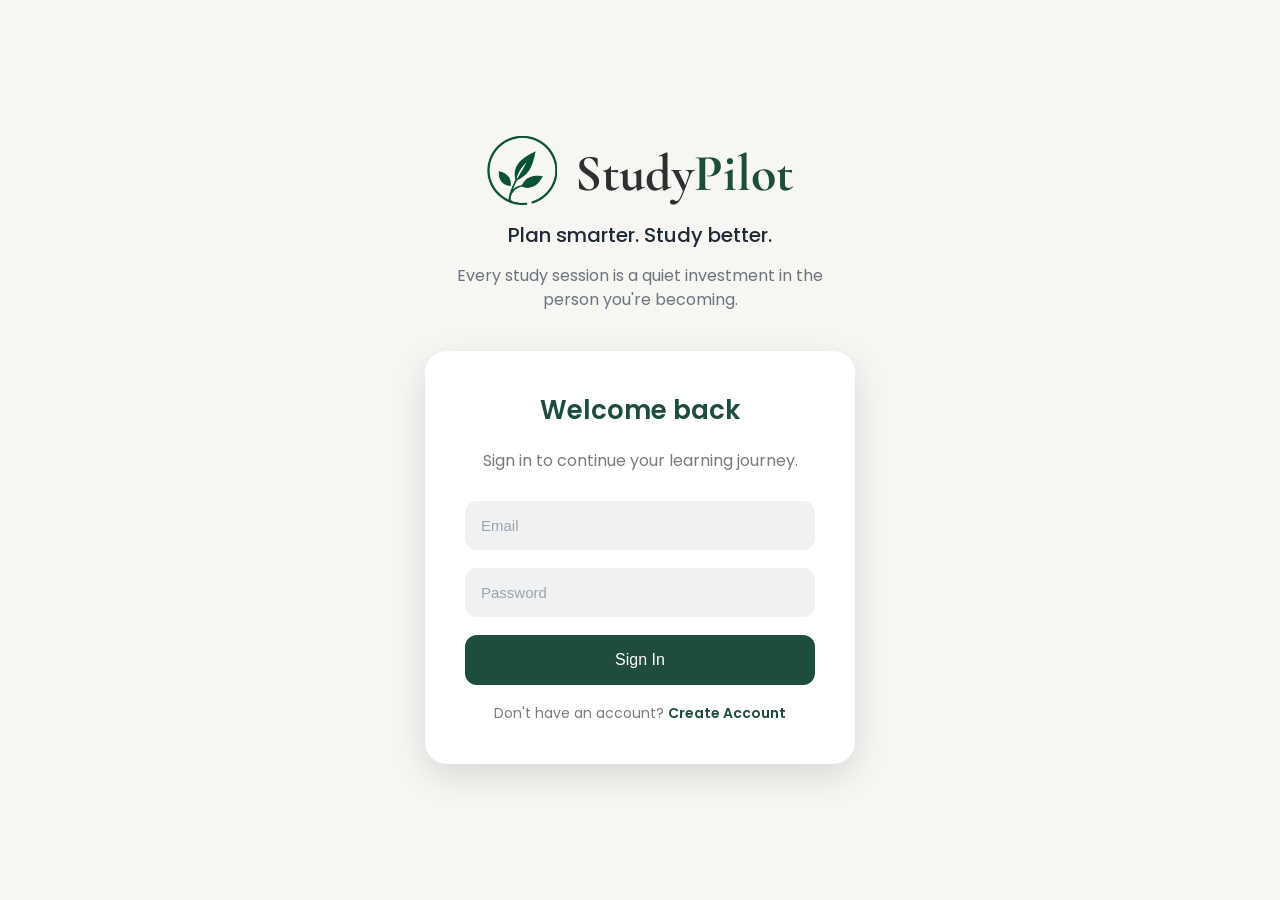
==== index.html @ a57c76f3 "Create responsive login page UI" ====
<!DOCTYPE html>
<html lang="en">

<head>
    <meta charset="UTF-8">
    <meta name="viewport" content="width=device-width, initial-scale=1.0">

    <title>StudyPilot</title>

    <link rel="preconnect" href="https://fonts.googleapis.com">
    <link rel="preconnect" href="https://fonts.gstatic.com" crossorigin>
    <link href="https://fonts.googleapis.com/css2?family=Cormorant+Garamond:wght@600;700&family=Poppins:wght@300;400;500;600&display=swap" rel="stylesheet">
    <link rel="stylesheet" href="assets/css/style.css">

</head>

<body>
    <div class="container">

    <div class="hero">

        <div class="brand">

    <img src="assets/logo/logo.png"
         alt="StudyPilot Logo"
         class="logo">

    <h1>
        <span class="study">Study</span><span class="pilot">Pilot</span>
    </h1>

</div>

        <p class="tagline">
            Plan smarter. Study better.
        </p>

        <p class="description">
            Every study session is a quiet investment in the person you're becoming.
        </p>

    </div>

    <div class="login-card">

    <h3>Welcome back</h3>

    <p class="login-text">
        Sign in to continue your learning journey.
    </p>

    <input
        type="email"
        placeholder="Email">

    <input
        type="password"
        placeholder="Password">

    <button>
        Sign In
    </button>

    <p class="create-account">
        Don't have an account?

        <a href="#">
            Create Account
        </a>
    </p>

</div>

</div>

</body>

</html>
---- assets/css/style.css ----
*{
    margin:0;
    padding:0;
    box-sizing:border-box;
}

body{
    background:#F6F7F3;
    font-family:'Poppins',sans-serif;
    color:#1F2937;

    display:flex;
    justify-content:center;
    align-items:center;

    min-height:100vh;

}

.container{
    width:100%;
    max-width:1200px;

    display:flex;
    flex-direction:column;
    align-items:center;
    padding:20px

    animation:fadeIn 1s ease;
}

.logo{
    width:70px;
    height:auto;
    margin-bottom:5px;
}

.hero{
    text-align:center;
    margin-bottom:25px;
}

.hero h1{

    font-family:'Cormorant Garamond',serif;

    font-size:52px;

    font-weight:700;

}

.tagline{

    margin-top:0;

    font-size:20px;

    font-weight:500;

}

.description{
    width:420px;
    margin:14px auto;
    color:#6B7280;
    line-height:1.5;
}
.login-card{

    width:430px;

    background:white;

    padding:40px;

    border-radius:22px;

    box-shadow:0 12px 35px rgba(0,0,0,.12);

    display:flex;

    flex-direction:column;

    gap:18px;

    transition:0.3s ease;
}
.login-card h3{

    text-align:center;

    color:#1E4D3B;

    font-size:26px;

    font-weight:600;
}

.login-text{

    text-align:center;

    color:#7B7B7B;

    margin-bottom:10px;
}
.login-card input{

    padding:16px;

    border:none;

    border-radius:12px;

    background:#F0F1F2;

    font-size:15px;

    outline:none;

    transition:.3s;
}

.login-card input:focus{

    background:white;

    border:2px solid #1E4D3B;
}
.login-card button{

    background:#1E4D3B;

    color:white;

    border:none;

    padding:16px;

    border-radius:12px;

    font-size:16px;

    cursor:pointer;

    transition:.3s;
}
.login-card button:hover{

    background:#16392C;

    transform:translateY(-2px);
}
.create-account{

    text-align:center;

    font-size:14px;

    color:#7B7B7B;
}

.create-account a{

    color:#1E4D3B;

    font-weight:600;

    text-decoration:none;
}

.login-card:hover{
    transform:translateY(-4px);
    box-shadow:0 18px 40px rgba(0,0,0,.15);
}
.login-card button:active{

    transform:scale(.98);

}
::placeholder{

    color:#9CA3AF;

}
.brand{

    display:flex;

    align-items:center;

    justify-content:center;

    gap:18px;

    margin-bottom:10px;

}
.study{

    color: #2f2f2f;

}

.pilot{

    color:#1E4D3B;

}

@keyframes fadeIn{

    from{

        opacity:0;
        transform:translateY(25px);

    }

    to{

        opacity:1;
        transform:translateY(0);

    }

}
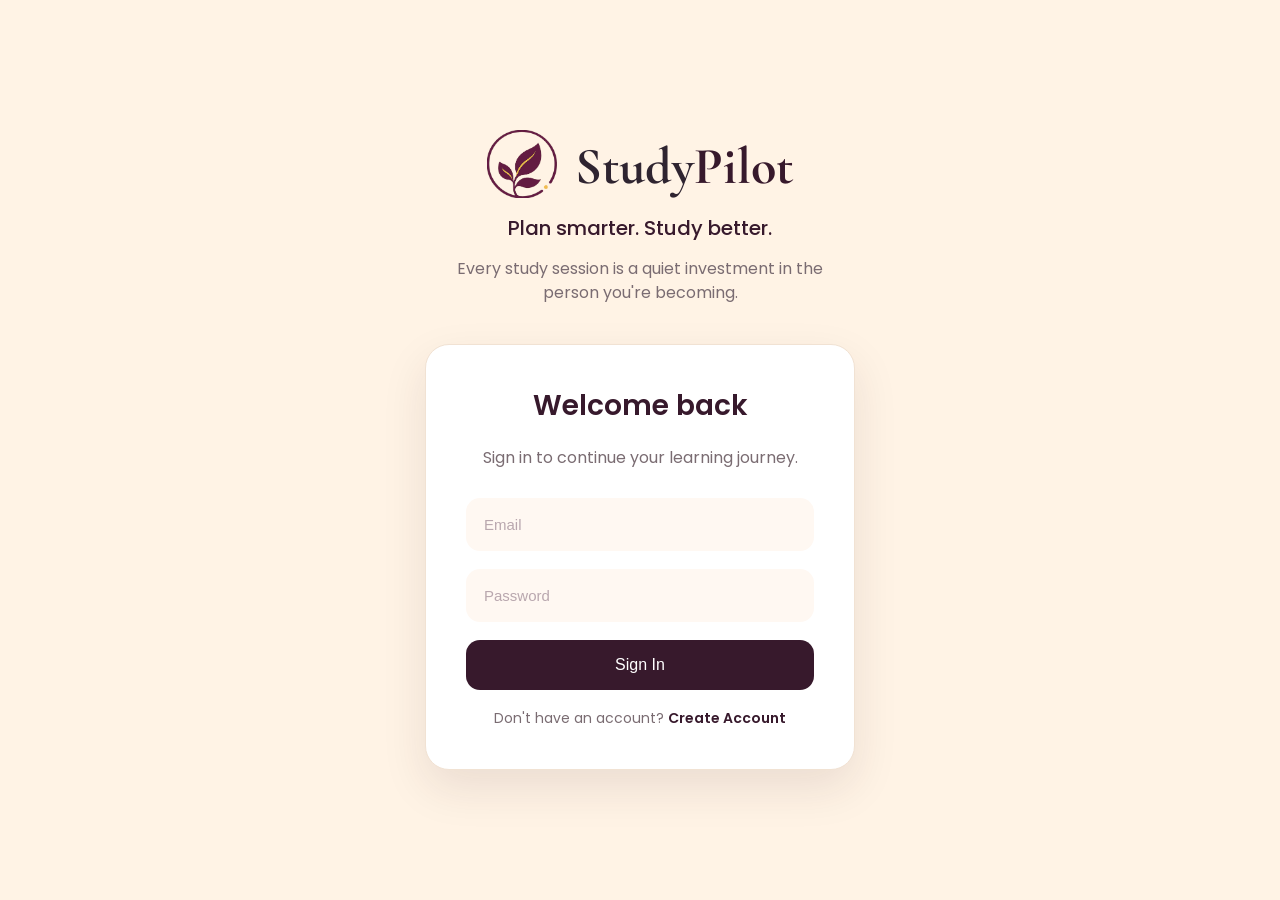
==== commit 3f166522: "Complete StudyPilot core functionality and local authentication" ====
--- a/index.html
+++ b/index.html
@@ -49,30 +49,31 @@
         Sign in to continue your learning journey.
     </p>
 
-    <input
-        type="email"
-        placeholder="Email">
+    <input type="email" id="email" placeholder="Email">
+    <input type="password" id="password" placeholder="Password">
+    <p id="error-message" class="error-message"></p>
+    <button id="loginBtn">
 
-    <input
-        type="password"
-        placeholder="Password">
+        Sign In
 
-    <button>
-        Sign In
     </button>
 
     <p class="create-account">
         Don't have an account?
 
-        <a href="#">
-            Create Account
+        <a href="signup.html">
+        Create Account
         </a>
+            
     </p>
 
 </div>
 
 </div>
 
+
+<script src="assets/js/authentication.js"></script>
+
 </body>
 
 </html>
--- a/assets/css/style.css
+++ b/assets/css/style.css
@@ -5,9 +5,10 @@
 }
 
 body{
-    background:#F6F7F3;
+
+    background:#FFF3E5;
     font-family:'Poppins',sans-serif;
-    color:#1F2937;
+    color:#2F2430;
 
     display:flex;
     justify-content:center;
@@ -18,54 +19,88 @@
 }
 
 .container{
+
     width:100%;
     max-width:1200px;
 
     display:flex;
     flex-direction:column;
     align-items:center;
-    padding:20px
+
+    padding:20px;
 
     animation:fadeIn 1s ease;
-}
+
+}
+
+/* ---------------- LOGO ---------------- */
 
 .logo{
+
     width:70px;
     height:auto;
     margin-bottom:5px;
+
+}
+
+.brand{
+
+    display:flex;
+    align-items:center;
+    justify-content:center;
+    gap:18px;
+    margin-bottom:10px;
+
 }
 
 .hero{
+
     text-align:center;
     margin-bottom:25px;
+
 }
 
 .hero h1{
 
     font-family:'Cormorant Garamond',serif;
-
     font-size:52px;
-
     font-weight:700;
 
 }
 
+.study{
+
+    color:#2F2430;
+
+}
+
+.pilot{
+
+    color:#37192C;
+
+}
+
 .tagline{
 
     margin-top:0;
-
     font-size:20px;
-
     font-weight:500;
+    color:#37192C;
 
 }
 
 .description{
+
     width:420px;
     margin:14px auto;
-    color:#6B7280;
+
+    color:#7A6C72;
     line-height:1.5;
-}
+
+}
+
+/* ---------------- LOGIN CARD ---------------- */
+
 .login-card{
 
     width:430px;
@@ -74,63 +109,85 @@
 
     padding:40px;
 
-    border-radius:22px;
-
-    box-shadow:0 12px 35px rgba(0,0,0,.12);
+    border-radius:24px;
+
+    border:1px solid #F1E2D3;
+
+    box-shadow:0 18px 45px rgba(55,25,44,.10);
 
     display:flex;
-
     flex-direction:column;
-
     gap:18px;
 
-    transition:0.3s ease;
-}
+    transition:.3s ease;
+
+}
+
+.login-card:hover{
+
+    transform:translateY(-5px);
+
+    box-shadow:0 24px 50px rgba(55,25,44,.16);
+
+}
+
 .login-card h3{
 
     text-align:center;
 
-    color:#1E4D3B;
-
-    font-size:26px;
+    color:#37192C;
+
+    font-size:28px;
 
     font-weight:600;
+
 }
 
 .login-text{
 
     text-align:center;
 
-    color:#7B7B7B;
+    color:#7A6C72;
 
     margin-bottom:10px;
-}
+
+}
+
+/* ---------------- INPUTS ---------------- */
+
 .login-card input{
 
     padding:16px;
 
     border:none;
 
-    border-radius:12px;
-
-    background:#F0F1F2;
+    border-radius:14px;
+
+    background:#FFF8F2;
+
+    border:2px solid transparent;
 
     font-size:15px;
 
     outline:none;
 
     transition:.3s;
+
 }
 
 .login-card input:focus{
 
     background:white;
 
-    border:2px solid #1E4D3B;
-}
+    border:2px solid #37192C;
+
+}
+
+/* ---------------- BUTTON ---------------- */
+
 .login-card button{
 
-    background:#1E4D3B;
+    background:#37192C;
 
     color:white;
 
@@ -138,76 +195,92 @@
 
     padding:16px;
 
-    border-radius:12px;
+    border-radius:14px;
 
     font-size:16px;
 
+    font-weight:500;
+
     cursor:pointer;
 
     transition:.3s;
-}
+
+}
+
 .login-card button:hover{
 
-    background:#16392C;
+    background:#2A1121;
 
     transform:translateY(-2px);
-}
+
+}
+
+.login-card button:active{
+
+    transform:scale(.98);
+
+}
+
+/* ---------------- CREATE ACCOUNT ---------------- */
+
 .create-account{
 
     text-align:center;
 
     font-size:14px;
 
-    color:#7B7B7B;
+    color:#7A6C72;
+
 }
 
 .create-account a{
 
-    color:#1E4D3B;
+    color:#37192C;
 
     font-weight:600;
 
     text-decoration:none;
-}
-
-.login-card:hover{
-    transform:translateY(-4px);
-    box-shadow:0 18px 40px rgba(0,0,0,.15);
-}
-.login-card button:active{
-
-    transform:scale(.98);
-
-}
+
+}
+
+.create-account a:hover{
+
+    color:#D4AF37;
+
+}
+
+/* ---------------- ERROR ---------------- */
+
+.error-message{
+
+    color:#B3365A;
+
+    font-size:14px;
+
+    text-align:center;
+
+    display:none;
+
+    margin-top:-6px;
+    margin-bottom:-6px;
+
+}
+
+.input-error{
+
+    border:2px solid #B3365A !important;
+
+}
+
+/* ---------------- PLACEHOLDER ---------------- */
+
 ::placeholder{
 
-    color:#9CA3AF;
-
-}
-.brand{
-
-    display:flex;
-
-    align-items:center;
-
-    justify-content:center;
-
-    gap:18px;
-
-    margin-bottom:10px;
-
-}
-.study{
-
-    color: #2f2f2f;
-
-}
-
-.pilot{
-
-    color:#1E4D3B;
-
-}
+    color:#B9A7AE;
+
+}
+
+/* ---------------- ANIMATION ---------------- */
 
 @keyframes fadeIn{
 
@@ -225,4 +298,4 @@
 
     }
 
-}
+}
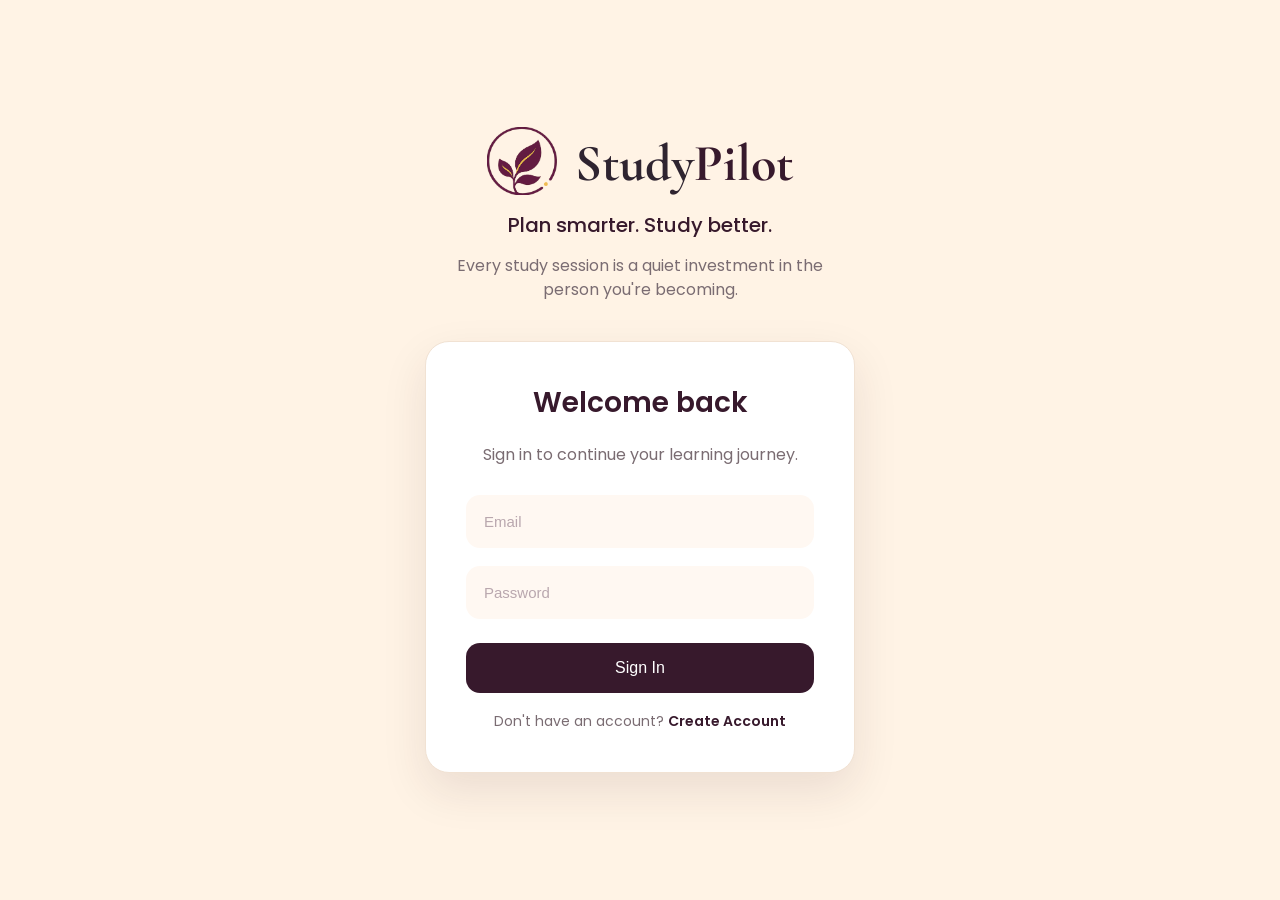
==== commit 02bc52fb: "Working stable version before further changes" ====
--- a/index.html
+++ b/index.html
@@ -1,79 +1,32 @@
 <!DOCTYPE html>
-<html lang="en">
-
-<head>
-    <meta charset="UTF-8">
-    <meta name="viewport" content="width=device-width, initial-scale=1.0">
-
-    <title>StudyPilot</title>
-
-    <link rel="preconnect" href="https://fonts.googleapis.com">
-    <link rel="preconnect" href="https://fonts.gstatic.com" crossorigin>
-    <link href="https://fonts.googleapis.com/css2?family=Cormorant+Garamond:wght@600;700&family=Poppins:wght@300;400;500;600&display=swap" rel="stylesheet">
-    <link rel="stylesheet" href="assets/css/style.css">
-
-</head>
-
-<body>
-    <div class="container">
-
-    <div class="hero">
-
-        <div class="brand">
-
-    <img src="assets/logo/logo.png"
-         alt="StudyPilot Logo"
-         class="logo">
-
-    <h1>
-        <span class="study">Study</span><span class="pilot">Pilot</span>
-    </h1>
-
-</div>
-
-        <p class="tagline">
-            Plan smarter. Study better.
-        </p>
-
-        <p class="description">
-            Every study session is a quiet investment in the person you're becoming.
-        </p>
-
-    </div>
-
-    <div class="login-card">
-
-    <h3>Welcome back</h3>
-
-    <p class="login-text">
-        Sign in to continue your learning journey.
-    </p>
-
-    <input type="email" id="email" placeholder="Email">
-    <input type="password" id="password" placeholder="Password">
-    <p id="error-message" class="error-message"></p>
-    <button id="loginBtn">
-
-        Sign In
-
-    </button>
-
-    <p class="create-account">
-        Don't have an account?
-
-        <a href="signup.html">
-        Create Account
-        </a>
-            
-    </p>
-
-</div>
-
-</div>
-
-
-<script src="assets/js/authentication.js"></script>
-
-</body>
-
-</html>+<html lang="en"> 
+    <head> 
+        <meta charset="UTF-8"> 
+        <meta name="viewport" content="width=device-width, initial-scale=1.0"> 
+        <title>StudyPilot</title> 
+        <link rel="preconnect" href="https://fonts.googleapis.com"> 
+        <link rel="preconnect" href="https://fonts.gstatic.com" crossorigin> 
+        <link href="https://fonts.googleapis.com/css2?family=Cormorant+Garamond:wght@600;700&family=Poppins:wght@300;400;500;600&display=swap" rel="stylesheet"> 
+        <link rel="stylesheet" href="assets/css/style.css"> 
+    </head> 
+    <body> 
+        <div class="container"> 
+            <div class="hero"> 
+                <div class="brand"> 
+                    <img src="assets/logo/logo.png" alt="StudyPilot Logo" class="logo">
+                     <h1> <span class="study">Study</span><span class="pilot">Pilot</span> </h1> 
+                    </div> <p class="tagline"> Plan smarter. Study better. </p> 
+                    <p class="description"> Every study session is a quiet investment in the person you're becoming. </p> 
+                </div> <div class="login-card">
+                     <h3>Welcome back</h3> 
+                     <p class="login-text"> Sign in to continue your learning journey. </p>
+                      <input type="email" id="email" placeholder="Email">
+                      <input type="password" id="password" placeholder="Password"> 
+                      <h5 id="error-message" class="error-message"></h5> 
+                      <button id="loginBtn"> Sign In </button> 
+                      <p class="create-account"> Don't have an account? <a href="signup.html"> Create Account </a> </p> 
+                    </div> 
+                </div> 
+                <script src="assets/js/authentication.js"></script> 
+            </body> 
+            </html>
--- a/assets/css/style.css
+++ b/assets/css/style.css
@@ -5,279 +5,184 @@
 }
 
 body{
-
     background:#FFF3E5;
     font-family:'Poppins',sans-serif;
     color:#2F2430;
-
     display:flex;
     justify-content:center;
     align-items:center;
-
     min-height:100vh;
-
 }
 
 .container{
-
     width:100%;
     max-width:1200px;
-
     display:flex;
     flex-direction:column;
     align-items:center;
-
     padding:20px;
-
     animation:fadeIn 1s ease;
-
 }
 
 /* ---------------- LOGO ---------------- */
 
 .logo{
-
     width:70px;
     height:auto;
     margin-bottom:5px;
-
 }
 
 .brand{
-
     display:flex;
     align-items:center;
     justify-content:center;
     gap:18px;
     margin-bottom:10px;
-
 }
 
 .hero{
-
     text-align:center;
     margin-bottom:25px;
-
 }
 
 .hero h1{
-
     font-family:'Cormorant Garamond',serif;
     font-size:52px;
     font-weight:700;
-
 }
 
 .study{
-
     color:#2F2430;
-
 }
 
 .pilot{
-
-    color:#37192C;
-
+    color:#37192C;
 }
 
 .tagline{
-
     margin-top:0;
     font-size:20px;
     font-weight:500;
     color:#37192C;
-
 }
 
 .description{
-
     width:420px;
     margin:14px auto;
-
     color:#7A6C72;
     line-height:1.5;
-
 }
 
 /* ---------------- LOGIN CARD ---------------- */
 
 .login-card{
-
     width:430px;
-
     background:white;
-
     padding:40px;
-
     border-radius:24px;
-
     border:1px solid #F1E2D3;
-
     box-shadow:0 18px 45px rgba(55,25,44,.10);
-
     display:flex;
     flex-direction:column;
     gap:18px;
-
     transition:.3s ease;
-
 }
 
 .login-card:hover{
-
     transform:translateY(-5px);
-
     box-shadow:0 24px 50px rgba(55,25,44,.16);
-
 }
 
 .login-card h3{
-
-    text-align:center;
-
-    color:#37192C;
-
+    text-align:center;
+    color:#37192C;
     font-size:28px;
-
     font-weight:600;
-
 }
 
 .login-text{
-
-    text-align:center;
-
+    text-align:center;
     color:#7A6C72;
-
     margin-bottom:10px;
-
 }
 
 /* ---------------- INPUTS ---------------- */
 
 .login-card input{
-
     padding:16px;
-
     border:none;
-
     border-radius:14px;
-
     background:#FFF8F2;
-
     border:2px solid transparent;
-
     font-size:15px;
-
     outline:none;
-
     transition:.3s;
-
 }
 
 .login-card input:focus{
-
     background:white;
-
     border:2px solid #37192C;
-
 }
 
 /* ---------------- BUTTON ---------------- */
 
 .login-card button{
-
     background:#37192C;
-
     color:white;
-
     border:none;
-
     padding:16px;
-
     border-radius:14px;
-
     font-size:16px;
-
     font-weight:500;
-
     cursor:pointer;
-
     transition:.3s;
-
 }
 
 .login-card button:hover{
-
     background:#2A1121;
-
     transform:translateY(-2px);
-
 }
 
 .login-card button:active{
-
     transform:scale(.98);
-
 }
 
 /* ---------------- CREATE ACCOUNT ---------------- */
 
 .create-account{
-
-    text-align:center;
-
+    text-align:center;
     font-size:14px;
-
     color:#7A6C72;
-
 }
 
 .create-account a{
-
-    color:#37192C;
-
+    color:#37192C;
     font-weight:600;
-
     text-decoration:none;
-
 }
 
 .create-account a:hover{
-
     color:#D4AF37;
-
 }
 
 /* ---------------- ERROR ---------------- */
 
 .error-message{
-
     color:#B3365A;
-
     font-size:14px;
-
-    text-align:center;
-
-    display:none;
-
+    text-align:center;
     margin-top:-6px;
     margin-bottom:-6px;
-
 }
 
 .input-error{
-
     border:2px solid #B3365A !important;
-
 }
 
 /* ---------------- PLACEHOLDER ---------------- */
 
 ::placeholder{
-
     color:#B9A7AE;
-
 }
 
 /* ---------------- ANIMATION ---------------- */
@@ -285,17 +190,13 @@
 @keyframes fadeIn{
 
     from{
-
         opacity:0;
         transform:translateY(25px);
-
     }
 
     to{
-
         opacity:1;
         transform:translateY(0);
-
     }
 
 }
